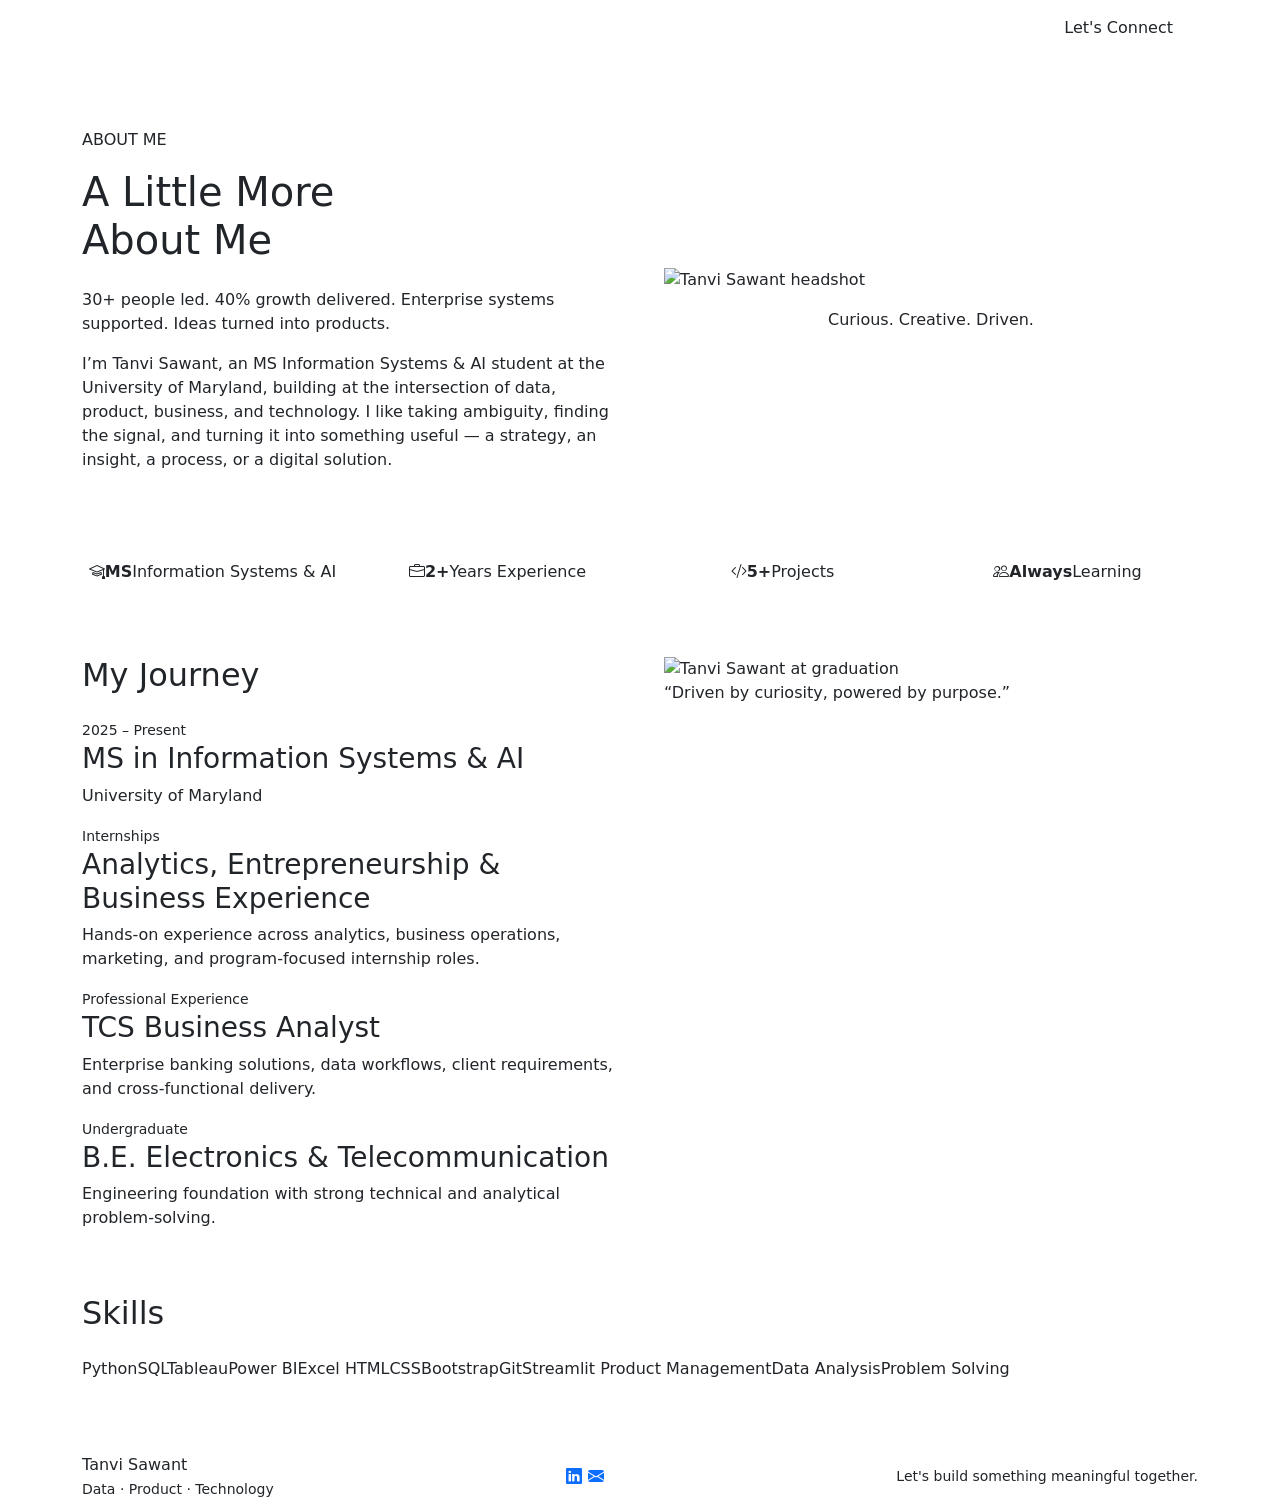
==== about.html @ be3e08ef "Add files via upload" ====
<!doctype html>
<html lang="en">
<head>
  <meta charset="utf-8">
  <meta name="viewport" content="width=device-width, initial-scale=1">
  <title>About | Tanvi Sawant</title>
  <link href="https://cdn.jsdelivr.net/npm/bootstrap@5.3.8/dist/css/bootstrap.min.css" rel="stylesheet">
  <link rel="preconnect" href="https://fonts.googleapis.com">
  <link rel="preconnect" href="https://fonts.gstatic.com" crossorigin>
  <link href="https://fonts.googleapis.com/css2?family=DM+Sans:wght@400;500;600;700&family=Playfair+Display:wght@600;700&display=swap" rel="stylesheet">
  <link rel="stylesheet" href="https://cdn.jsdelivr.net/npm/bootstrap-icons@1.11.3/font/bootstrap-icons.min.css">
  <link rel="stylesheet" href="css/styles.css">
</head>
<body>
<nav class="navbar navbar-expand-lg navbar-dark site-nav">
  <div class="container">
    <a class="navbar-brand brand-serif" href="index.html">Tanvi Sawant</a>
    <button class="navbar-toggler" type="button" data-bs-toggle="collapse" data-bs-target="#mainNav" aria-controls="mainNav" aria-expanded="false" aria-label="Toggle navigation">
      <span class="navbar-toggler-icon"></span>
    </button>
    <div class="collapse navbar-collapse" id="mainNav">
      <ul class="navbar-nav ms-auto align-items-lg-center gap-lg-3">
        <li class="nav-item"><a class="nav-link" href="index.html">Home</a></li>
        <li class="nav-item"><a class="nav-link active" href="about.html">About</a></li>
        <li class="nav-item"><a class="nav-link" href="contact.html">Contact</a></li>
        <li class="nav-item ms-lg-2"><a class="btn btn-pink rounded-pill px-4" href="contact.html">Let's Connect</a></li>
      </ul>
    </div>
  </div>
</nav>

<main class="section-light">
  <section class="py-5">
    <div class="container py-4">
      <div class="row align-items-center g-5">
        <div class="col-lg-6">
          <p class="eyebrow">ABOUT ME</p>
          <h1 class="about-title">A Little More<br>About Me</h1>
          <p class="lead-copy mt-4">30+ people led. 40% growth delivered. Enterprise systems supported. Ideas turned into products.</p>
          <p class="lead-copy">I’m Tanvi Sawant, an MS Information Systems & AI student at the University of Maryland, building at the intersection of data, product, business, and technology. I like taking ambiguity, finding the signal, and turning it into something useful — a strategy, an insight, a process, or a digital solution.</p>
        </div>
        <div class="col-lg-6">
          <div class="about-image-wrap">
            <img src="assets/tanvi-headshot.jpg" alt="Tanvi Sawant headshot">
          </div>
          <p class="script-note text-center mt-3">Curious. Creative. Driven.</p>
        </div>
      </div>
    </div>
  </section>

  <section class="stats-strip">
    <div class="container">
      <div class="row text-center g-4">
        <div class="col-6 col-lg-3 stat">
          <i class="bi bi-mortarboard"></i><strong>MS</strong><span>Information Systems &amp; AI</span>
        </div>
        <div class="col-6 col-lg-3 stat">
          <i class="bi bi-briefcase"></i><strong>2+</strong><span>Years Experience</span>
        </div>
        <div class="col-6 col-lg-3 stat">
          <i class="bi bi-code-slash"></i><strong>5+</strong><span>Projects</span>
        </div>
        <div class="col-6 col-lg-3 stat">
          <i class="bi bi-people"></i><strong>Always</strong><span>Learning</span>
        </div>
      </div>
    </div>
  </section>

  <section class="py-5">
    <div class="container py-4">
      <div class="row g-5">
        <div class="col-lg-6">
          <h2 class="section-title mb-4">My Journey</h2>
          <div class="timeline">
            <div class="timeline-item">
              <span class="dot"></span>
              <div><small>2025 – Present</small><h3>MS in Information Systems &amp; AI</h3><p>University of Maryland</p></div>
            </div>
            <div class="timeline-item">
              <span class="dot"></span>
              <div><small>Internships</small><h3>Analytics, Entrepreneurship &amp; Business Experience</h3><p>Hands-on experience across analytics, business operations, marketing, and program-focused internship roles.</p></div>
            </div>
            <div class="timeline-item">
              <span class="dot"></span>
              <div><small>Professional Experience</small><h3>TCS Business Analyst</h3><p>Enterprise banking solutions, data workflows, client requirements, and cross-functional delivery.</p></div>
            </div>
            <div class="timeline-item">
              <span class="dot"></span>
              <div><small>Undergraduate</small><h3>B.E. Electronics &amp; Telecommunication</h3><p>Engineering foundation with strong technical and analytical problem-solving.</p></div>
            </div>
          </div>
        </div>
        <div class="col-lg-6">
          <img class="journey-img" src="assets/journey-graduation.jpg" alt="Tanvi Sawant at graduation">
          <blockquote class="quote">“Driven by curiosity, powered by purpose.”</blockquote>
        </div>
      </div>

      <div class="mt-5">
        <h2 class="section-title mb-4">Skills</h2>
        <div class="skill-list">
          <span>Python</span><span>SQL</span><span>Tableau</span><span>Power BI</span><span>Excel</span>
          <span>HTML</span><span>CSS</span><span>Bootstrap</span><span>Git</span><span>Streamlit</span>
          <span>Product Management</span><span>Data Analysis</span><span>Problem Solving</span>
        </div>
      </div>
    </div>
  </section>
</main>

<footer class="site-footer">
  <div class="container d-flex flex-column flex-md-row align-items-center justify-content-between gap-3">
    <div>
      <div class="brand-serif">Tanvi Sawant</div>
      <small>Data · Product · Technology</small>
    </div>
    <div class="socials">
      <a href="https://www.linkedin.com/in/tanvi-sawant21/" target="_blank" rel="noopener" aria-label="LinkedIn"><i class="bi bi-linkedin"></i></a>
      <a href="mailto:tanvisawantwork@gmail.com" aria-label="Email"><i class="bi bi-envelope-fill"></i></a>
    </div>
    <small>Let's build something meaningful together.</small>
  </div>
</footer>

<script src="https://cdn.jsdelivr.net/npm/bootstrap@5.3.8/dist/js/bootstrap.bundle.min.js"></script>
</body>
</html>
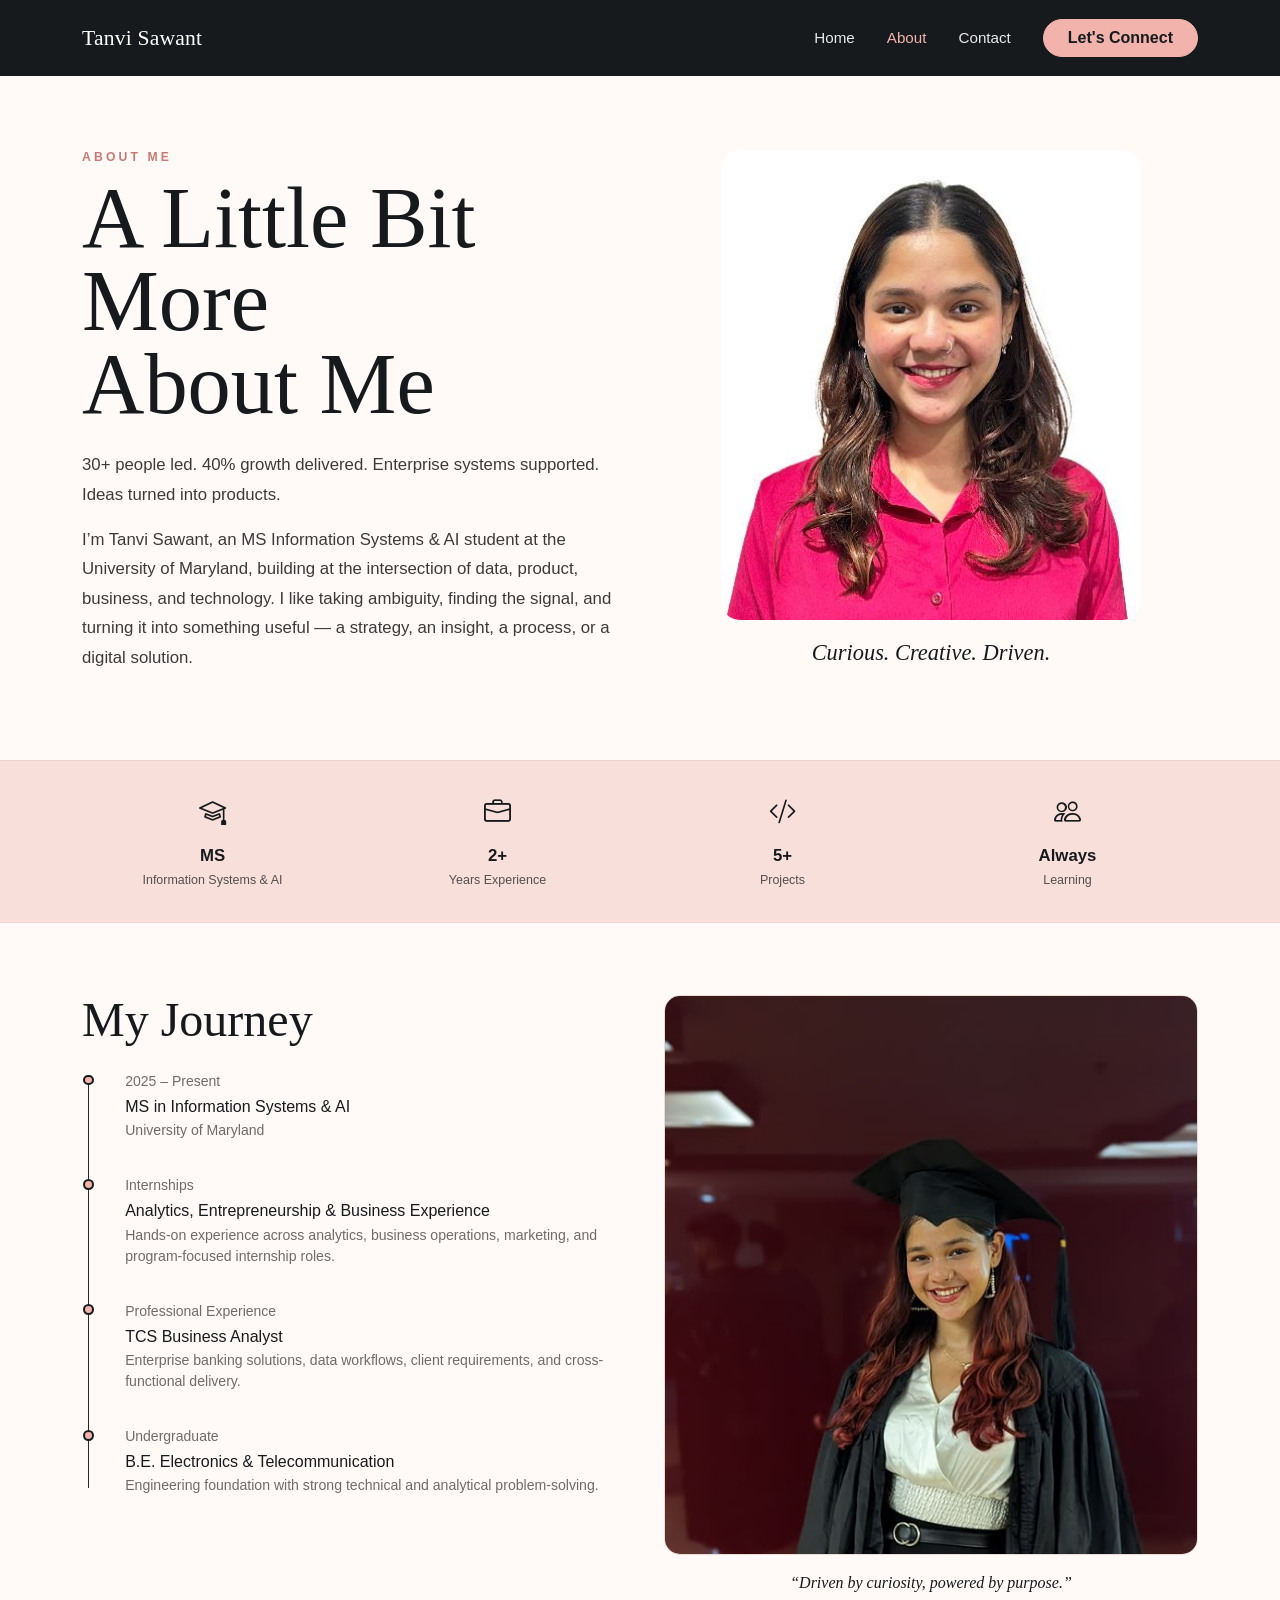
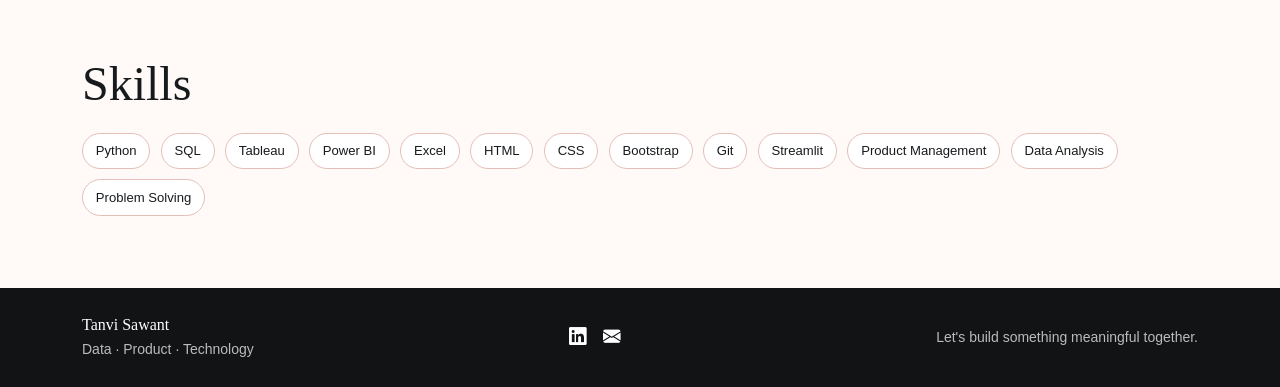
==== commit a3ec35e3: "Update about.html" ====
--- a/about.html
+++ b/about.html
@@ -35,7 +35,7 @@
       <div class="row align-items-center g-5">
         <div class="col-lg-6">
           <p class="eyebrow">ABOUT ME</p>
-          <h1 class="about-title">A Little More<br>About Me</h1>
+          <h1 class="about-title">A Little Bit More<br>About Me</h1>
           <p class="lead-copy mt-4">30+ people led. 40% growth delivered. Enterprise systems supported. Ideas turned into products.</p>
           <p class="lead-copy">I’m Tanvi Sawant, an MS Information Systems & AI student at the University of Maryland, building at the intersection of data, product, business, and technology. I like taking ambiguity, finding the signal, and turning it into something useful — a strategy, an insight, a process, or a digital solution.</p>
         </div>
--- a/css/styles.css
+++ b/css/styles.css
@@ -0,0 +1,316 @@
+
+:root{
+  --ink:#171a1d;
+  --ink-2:#23272b;
+  --cream:#f7f1ec;
+  --cream-2:#fffaf7;
+  --pink:#f1b3ac;
+  --pink-soft:#f8dfda;
+  --line:#e4d5cf;
+  --muted:#6f6b68;
+}
+*{box-sizing:border-box}
+html{scroll-behavior:smooth}
+body{
+  margin:0;
+  font-family:"DM Sans",sans-serif;
+  color:var(--ink);
+  background:var(--cream);
+}
+a{text-decoration:none}
+.brand-serif,.section-title,.about-title,.display-hero{
+  font-family:"Playfair Display",serif;
+}
+.site-nav{
+  background:var(--ink);
+  padding:1.05rem 0;
+}
+.navbar-brand{
+  font-size:1.35rem;
+  letter-spacing:.2px;
+}
+.site-nav .nav-link{
+  color:#fff;
+  opacity:.9;
+  font-size:.95rem;
+}
+.site-nav .nav-link:hover,.site-nav .nav-link.active{color:var(--pink);opacity:1}
+.btn-pink{
+  background:var(--pink);
+  border:1px solid var(--pink);
+  color:var(--ink);
+  font-weight:600;
+}
+.btn-pink:hover{
+  background:#f4c1bb;
+  border-color:#f4c1bb;
+  color:var(--ink);
+}
+.hero-home{
+  background:
+    radial-gradient(circle at 75% 35%,rgba(255,255,255,.06),transparent 30%),
+    linear-gradient(135deg,#15181a,#22272b);
+  color:#fff;
+}
+.min-hero{min-height:620px;padding:5rem 0}
+.eyebrow{
+  font-size:.76rem;
+  letter-spacing:.26em;
+  font-weight:700;
+  color:#c97973;
+  margin-bottom:.7rem;
+}
+.eyebrow.light{color:#fff}
+.display-hero{
+  font-size:clamp(3.6rem,8vw,6.6rem);
+  line-height:.9;
+  margin-bottom:1.4rem;
+}
+.hero-role{font-size:1.25rem;font-weight:700;margin-bottom:.25rem}
+.hero-tags{font-size:.98rem;color:#eee}
+.hero-copy{
+  max-width:570px;
+  font-size:1.05rem;
+  line-height:1.75;
+  color:#f2f2f2;
+}
+.portrait-card{
+  position:relative;
+  max-width:480px;
+  margin-inline:auto;
+}
+.portrait-card{
+  position:relative;
+  max-width:480px;
+  margin-inline:auto;
+  border-radius:1.4rem;
+  overflow:hidden;
+  background:#171a1d;
+}
+.portrait-card img{
+  width:100%;
+  height:560px;
+  display:block;
+  object-fit:cover;
+  object-position:center 18%;
+  border-radius:1.4rem;
+  background:#171a1d;
+}
+.portrait-note{
+  position:absolute;
+  bottom:1rem;
+  left:1rem;
+  right:1rem;
+  background:rgba(17,19,22,.75);
+  color:#fff;
+  text-align:center;
+  border-radius:.8rem;
+  padding:.65rem;
+  font-size:.8rem;
+}
+.section-light{background:var(--cream-2)}
+.section-dark{background:#15181a}
+.section-title{
+  font-size:clamp(2rem,4vw,3rem);
+  line-height:1.05;
+}
+.section-copy{max-width:700px;color:var(--muted)}
+.feature-card{
+  background:#fff;
+  padding:2rem 1.5rem;
+  border:1px solid #efe5df;
+  border-radius:1rem;
+  text-align:center;
+  transition:.2s ease;
+}
+.feature-card:hover{transform:translateY(-3px)}
+.feature-icon{font-size:2.1rem;display:block;margin-bottom:1rem}
+.feature-card h3{font-size:1.05rem;font-weight:700}
+.feature-card p{font-size:.9rem;color:var(--muted);margin-bottom:0}
+.project-card{
+  background:#202428;
+  border-radius:1rem;
+  overflow:hidden;
+  border:1px solid rgba(255,255,255,.08);
+}
+.project-card img{width:100%;aspect-ratio:16/9;object-fit:cover;display:block}
+.project-body{padding:1.25rem;color:#fff}
+.project-body h3{font-size:1.15rem}
+.project-body p{color:#b9b9b9;font-size:.86rem}
+.project-link{font-size:.88rem;font-weight:600}
+.site-footer{
+  background:#111315;
+  color:#fff;
+  padding:1.6rem 0;
+}
+.site-footer small{color:#bbb}
+.socials{display:flex;gap:1rem}
+.socials a{color:#fff;font-size:1.1rem}
+.about-title{
+  font-size:clamp(3rem,7vw,5.4rem);
+  line-height:.96;
+}
+.lead-copy{font-size:1.05rem;line-height:1.75;color:#3c3b39}
+.about-image-wrap{
+  max-width:420px;
+  margin:auto;
+}
+.about-image-wrap img{
+  width:100%;
+  height:470px;
+  object-fit:cover;
+  object-position:center 18%;
+  border-radius:1.2rem;
+  display:block;
+}
+.script-note{
+  font-family:"Playfair Display",serif;
+  font-style:italic;
+  font-size:1.4rem;
+}
+.stats-strip{
+  background:var(--pink-soft);
+  padding:2rem 0;
+  border-top:1px solid #efd1cb;
+  border-bottom:1px solid #efd1cb;
+}
+.stat{
+  display:flex;
+  flex-direction:column;
+  align-items:center;
+  gap:.2rem;
+}
+.stat i{font-size:1.7rem;margin-bottom:.35rem}
+.stat strong{font-size:1.05rem}
+.stat span{font-size:.78rem;color:#554f4d}
+.timeline{
+  position:relative;
+  padding-left:1.5rem;
+}
+.timeline:before{
+  content:"";
+  position:absolute;
+  left:.35rem;
+  top:.5rem;
+  bottom:.5rem;
+  width:1px;
+  background:#282828;
+}
+.timeline-item{
+  position:relative;
+  display:grid;
+  grid-template-columns:1fr;
+  padding-left:1.2rem;
+  margin-bottom:2rem;
+}
+.timeline-item .dot{
+  position:absolute;
+  left:-1.45rem;
+  top:.35rem;
+  width:.68rem;
+  height:.68rem;
+  background:var(--pink);
+  border:2px solid var(--ink);
+  border-radius:50%;
+}
+.timeline-item small{color:var(--muted)}
+.timeline-item h3{font-size:1rem;margin:.25rem 0}
+.timeline-item p{font-size:.88rem;color:var(--muted);margin:0}
+.journey-img{width:100%;height:560px;object-fit:cover;object-position:center 30%;border-radius:1rem;border:1px solid #eadbd5;display:block}
+.quote{
+  text-align:center;
+  margin-top:1rem;
+  font-family:"Playfair Display",serif;
+  font-style:italic;
+}
+.skill-list{display:flex;flex-wrap:wrap;gap:.65rem}
+.skill-list span{
+  border:1px solid #e3bfb8;
+  background:#fff;
+  border-radius:999px;
+  padding:.45rem .8rem;
+  font-size:.82rem;
+}
+.contact-hero{
+  color:#fff;
+  background:
+    radial-gradient(circle at 75% 35%,rgba(255,255,255,.06),transparent 30%),
+    linear-gradient(135deg,#15181a,#22272b);
+}
+.contact-hero-image-wrap{
+  max-width:430px;
+  margin-inline:auto;
+  border-radius:1.4rem;
+  overflow:hidden;
+  border:1px solid rgba(255,255,255,.08);
+  background:#111315;
+}
+.contact-hero-image-wrap img{
+  width:100%;
+  height:520px;
+  object-fit:cover;
+  object-position:center 28%;
+  display:block;
+}
+.contact-list{display:grid;gap:1.8rem}
+.contact-item{display:flex;gap:1rem;align-items:flex-start}
+.contact-icon{
+  width:42px;height:42px;
+  border-radius:50%;
+  background:var(--pink-soft);
+  display:grid;
+  place-items:center;
+  flex:none;
+}
+.contact-item strong{display:block}
+.contact-item p{margin:.2rem 0 0;color:var(--muted)}
+.contact-form-card{
+  background:#fff;
+  border:1px solid #efe4de;
+  border-radius:1.2rem;
+  padding:2rem;
+}
+.form-control{
+  border-color:#e7ded9;
+  padding:.75rem .9rem;
+}
+.form-control:focus{
+  border-color:#d6a09a;
+  box-shadow:0 0 0 .2rem rgba(241,179,172,.2);
+}
+.form-status{font-size:.9rem;color:#3d6b55}
+.quote-panel{
+  background:var(--pink-soft);
+  border-radius:1rem;
+  padding:2.2rem;
+}
+.quote-panel p{
+  font-family:"Playfair Display",serif;
+  font-size:clamp(1.5rem,3vw,2.2rem);
+  font-style:italic;
+  margin-bottom:.8rem;
+}
+.quote-panel span{display:block;width:55px;height:2px;background:var(--ink);margin:auto}
+@media (max-width:991px){
+  .site-nav .btn-pink{margin-top:.75rem}
+  .min-hero{min-height:auto;padding:4rem 0}
+  .portrait-card{max-width:380px}
+}
+@media (max-width:576px){
+  .display-hero{font-size:3.5rem}
+  .contact-form-card{padding:1.25rem}
+}
+
+.brand-banner-section{background:var(--cream-2);padding-top:0!important;}
+.brand-banner-img, .contact-brand-banner img{
+  width:100%;
+  display:block;
+  border-radius:1rem;
+  border:1px solid #eadbd5;
+}
+.contact-item a{color:var(--ink);text-decoration:none;word-break:break-word;}
+.contact-item a:hover{color:#b76561;}
+@media (max-width:991px){
+  .contact-hero-image-wrap img{height:460px;}
+  .journey-img{height:480px;}
+}
